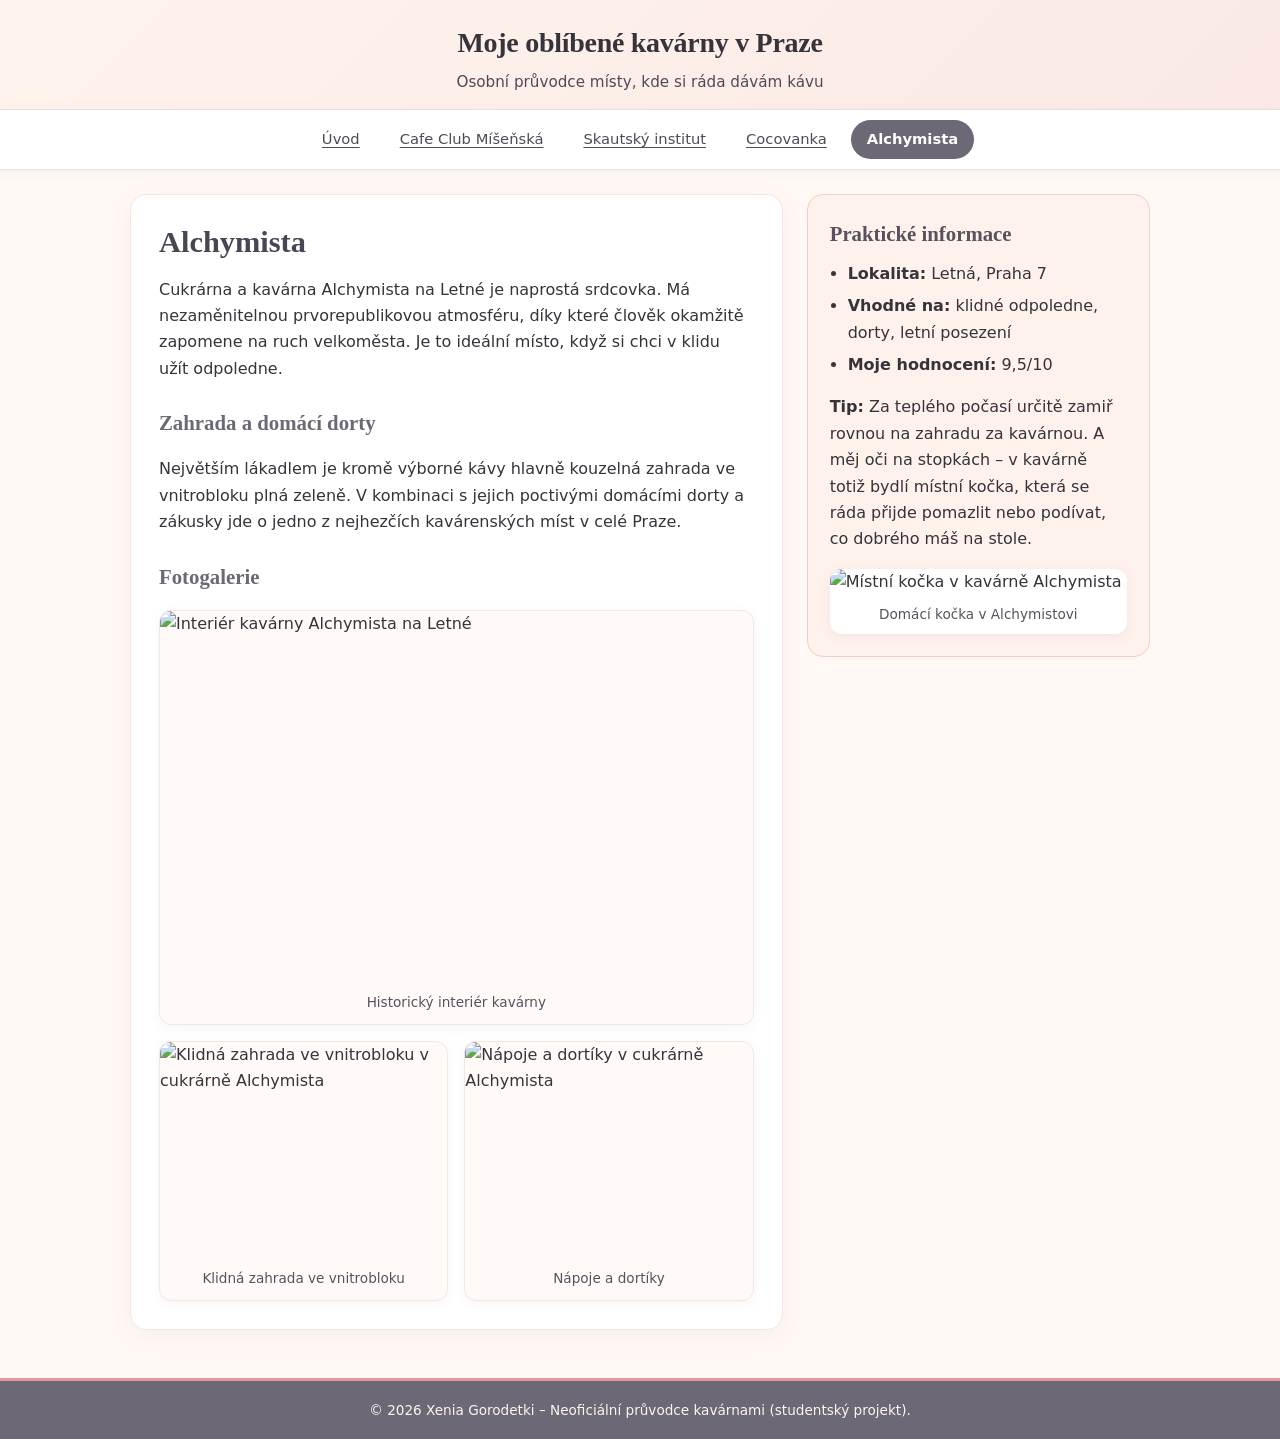
==== alchymista.html @ 4754d063 "Add files via upload" ====
<!DOCTYPE html>
<html lang="cs">
<head>
    <meta charset="UTF-8">
    <meta name="viewport" content="width=device-width, initial-scale=1.0">
    <meta name="description" content="Recenze a fotky z kavárny Alchymista na pražské Letné.">
    <meta name="author" content="Xenia Gorodetki">
    <title>Alchymista | Moje oblíbené kavárny v Praze</title>
    <link rel="icon" href="img/favicon.png" type="image/png">
    <link rel="stylesheet" href="css/style.css">
    <script src="js/script.js" defer></script>
</head>
<body>

<header>
    <div class="container">
        <p class="site-title"><a href="./">Moje oblíbené kavárny v Praze</a></p>
        <p class="site-tagline">Osobní průvodce místy, kde si ráda dávám kávu</p>
    </div>
</header>

<nav aria-label="Hlavní navigace">
    <div class="container">
        <ul>
            <li><a href="./">Úvod</a></li>
            <li><a href="misenska.html">Cafe Club Míšeňská</a></li>
            <li><a href="skautka.html">Skautský institut</a></li>
            <li><a href="cocovanka.html">Cocovanka</a></li>
            <li><a href="alchymista.html" class="active">Alchymista</a></li>
        </ul>
    </div>
</nav>

<div class="container layout">
    <main>
        <h1>Alchymista</h1>
        <p>Cukrárna a kavárna Alchymista na Letné je naprostá srdcovka. Má nezaměnitelnou prvorepublikovou atmosféru, díky které člověk okamžitě zapomene na ruch velkoměsta. Je to ideální místo, když si chci v klidu užít odpoledne.</p>

        <h2>Zahrada a domácí dorty</h2>
        <p>Největším lákadlem je kromě výborné kávy hlavně kouzelná zahrada ve vnitrobloku plná zeleně. V kombinaci s jejich poctivými domácími dorty a zákusky jde o jedno z nejhezčích kavárenských míst v celé Praze.</p>

        <h2>Fotogalerie</h2>
        <div class="gallery">
            <figure>
                <img src="img/alchymista-1.jpeg" alt="Interiér kavárny Alchymista na Letné">
                <figcaption>Historický interiér kavárny</figcaption>
            </figure>
            <figure>
                <img src="img/alchymista-2.jpeg" alt="Klidná zahrada ve vnitrobloku v cukrárně Alchymista">
                <figcaption>Klidná zahrada ve vnitrobloku</figcaption>
            </figure>
            <figure>
                <img src="img/alchymista-3.jpeg" alt="Nápoje a dortíky v  cukrárně Alchymista">
                <figcaption>Nápoje a dortíky</figcaption>
            </figure>
        </div>
    </main>

    <aside>
        <h2>Praktické informace</h2>
        <ul>
            <li><strong>Lokalita:</strong> Letná, Praha 7</li>
            <li><strong>Vhodné na:</strong> klidné odpoledne, dorty, letní posezení</li>
            <li><strong>Moje hodnocení:</strong> 9,5/10</li>
        </ul>
        <p><strong>Tip:</strong> Za teplého počasí určitě zamiř rovnou na zahradu za kavárnou. A měj oči na stopkách – v kavárně totiž bydlí místní kočka, která se ráda přijde pomazlit nebo podívat, co dobrého máš na stole.</p>
        <figure class="aside-photo">
            <img src="img/cocovanka-kocka.jpeg" alt="Místní kočka v kavárně Alchymista">
            <figcaption>Domácí kočka v Alchymistovi</figcaption>
        </figure>
    </aside>
</div>

<footer>
    <div class="container">
        <p>© 2026 Xenia Gorodetki – Neoficiální průvodce kavárnami (studentský projekt).</p>
    </div>
</footer>

</body>
</html>
---- css/style.css ----
/* Základní nastavení a moderní typografie */
* {
    box-sizing: border-box;
}

body {
    margin: 0;
    font-family: system-ui, -apple-system, "Segoe UI", Roboto, sans-serif;
    font-size: 16px;
    line-height: 1.65;
    color: #36333b;
    background-color: #fff8f5;
}

.container {
    max-width: 1020px;
    margin: 0 auto;
    padding: 0 20px;
}

/* Hlavička v jemném broskvovo-růžovém přechodu z palety */
header {
    background: linear-gradient(135deg, #fff3ec 0%, #fae9e6 100%);
    color: #36333b;
    padding: 20px 0 14px 0;
    text-align: center;
    border-bottom: 1px solid #f0ded8;
}

.site-title {
    margin: 0;
    font-family: Georgia, "Times New Roman", serif;
    font-size: 1.75rem;
    font-weight: bold;
    letter-spacing: -0.01em;
}

.site-title a {
    color: #36333b;
    text-decoration: none;
    transition: opacity 0.2s ease;
}

.site-title a:hover {
    opacity: 0.75;
}

.site-tagline {
    margin: 4px 0 0 0;
    font-size: 0.95rem;
    color: #4f4a56;
}

/* Navigace */
nav {
    background-color: #ffffff;
    border-bottom: 1px solid #f2e2dc;
    padding: 10px 0;
    box-shadow: 0 2px 10px rgba(109, 104, 117, 0.06);
}

nav ul {
    list-style: none;
    margin: 0;
    padding: 0;
    display: flex;
    flex-wrap: wrap;
    justify-content: center;
    gap: 8px;
}

nav li a {
    display: block;
    padding: 7px 16px;
    color: #4f4a56;
    text-decoration: underline;
    text-underline-offset: 3px;
    font-size: 0.92rem;
    font-weight: 500;
    border-radius: 999px;
    transition: background-color 0.25s ease, color 0.25s ease;
}

nav li a:hover,
nav li a:focus {
    background-color: #ffe8dc;
    color: #2c2930;
}

nav li a.active {
    background-color: #6D6875;
    color: #ffffff;
    font-weight: 600;
    text-decoration: none;
}

/* Vícesloupcový layout (Flexbox) */
.layout {
    display: flex;
    gap: 24px;
    padding: 24px 0;
    align-items: flex-start;
}

main {
    flex: 2;
    min-width: 0;
    background-color: #ffffff;
    padding: 28px;
    border-radius: 16px;
    box-shadow: 0 6px 24px rgba(109, 104, 117, 0.06);
    border: 1px solid #f5e6e0;
}

aside {
    flex: 1;
    min-width: 230px;
    background-color: #fff1eb;
    padding: 22px;
    border-radius: 16px;
    border: 1px solid #f2cfc2;
}

/* Nadpisy a odkazy v textu */
h1 {
    margin-top: 0;
    margin-bottom: 14px;
    font-family: Georgia, "Times New Roman", serif;
    font-size: 1.9rem;
    color: #4a4552;
    line-height: 1.25;
}

h2 {
    margin-top: 24px;
    margin-bottom: 10px;
    font-family: Georgia, "Times New Roman", serif;
    font-size: 1.3rem;
    color: #6D6875;
}

aside h2 {
    margin-top: 0;
    color: #57525e;
}

aside ul {
    padding-left: 18px;
    margin-top: 8px;
}

aside li {
    margin-bottom: 6px;
}

main a, aside a {
    color: #8c4d5b;
    text-decoration: underline;
    text-underline-offset: 2px;
    transition: color 0.2s ease;
}

main a:hover, aside a:hover {
    color: #4a4552;
}

/* Fotka v postranním panelu (kočka v Alchymistovi) */
.aside-photo {
    margin: 14px 0 0 0;
    background: #ffffff;
    border-radius: 12px;
    overflow: hidden;
    box-shadow: 0 3px 12px rgba(109, 104, 117, 0.08);
}

.aside-photo img {
    width: 100%;
    height: auto;
    display: block;
}

.aside-photo figcaption {
    font-size: 0.85rem;
    color: #57525e;
    padding: 8px 10px;
    text-align: center;
}

/* Fotogalerie */
.gallery {
    display: grid;
    grid-template-columns: repeat(2, 1fr);
    gap: 16px;
    margin-top: 16px;
}

.gallery figure {
    margin: 0;
    background: #fffaf8;
    border-radius: 12px;
    overflow: hidden;
    border: 1px solid #f5e6e0;
    box-shadow: 0 3px 12px rgba(109, 104, 117, 0.06);
    transition: transform 0.25s ease, box-shadow 0.25s ease;
}

.gallery figure:hover {
    transform: translateY(-3px);
    box-shadow: 0 8px 20px rgba(109, 104, 117, 0.12);
}

.gallery img {
    width: 100%;
    aspect-ratio: 4 / 3;
    object-fit: cover;
    display: block;
}

.gallery figcaption {
    font-size: 0.85rem;
    color: #57525e;
    padding: 10px 12px;
    text-align: center;
}

.gallery figure:first-child {
    grid-column: 1 / -1;
}

.gallery figure:first-child img {
    aspect-ratio: 16 / 10;
}

/* Tabulka na úvodní stránce */
table {
    width: 100%;
    border-collapse: collapse;
    margin: 18px 0;
    font-size: 0.95rem;
    border-radius: 10px;
    overflow: hidden;
}

th, td {
    border-bottom: 1px solid #f2e2dc;
    padding: 11px 12px;
    text-align: left;
}

th {
    background-color: #fde4d8;
    color: #4a4552;
    font-weight: 600;
}

tbody tr:hover {
    background-color: #fff8f5;
}

/* Patička */
footer {
    background-color: #6D6875;
    color: #fff3ed;
    padding: 18px 0;
    margin-top: 24px;
    font-size: 0.85rem;
    text-align: center;
    border-top: 3px solid #E5989B;
}

footer p {
    margin: 0;
}

/* Responzivita pod 720px (na 800x600 zůstávají 2 sloupce vedle sebe) */
@media (max-width: 720px) {
    .layout {
        flex-direction: column;
    }
    aside {
        width: 100%;
    }
    .gallery {
        grid-template-columns: 1fr;
    }
}

/* VERZE PRO TISK */
@media print {
    body {
        background: #ffffff;
        color: #000000;
        font-size: 11pt;
    }

    nav, footer {
        display: none;
    }

    header {
        background: #ffffff;
        color: #000000;
        border-bottom: 2px solid #000000;
        padding: 0 0 8pt 0;
        text-align: left;
    }

    .site-title a, .site-tagline {
        color: #000000;
    }

    .layout {
        display: block;
        padding: 10pt 0;
    }

    main, aside {
        border: none;
        box-shadow: none;
        padding: 0;
        background: #ffffff;
        margin-bottom: 12pt;
    }

    .gallery {
        display: block;
    }

    .gallery figure {
        display: inline-block;
        width: 45%;
        margin: 0 4% 10pt 0;
        page-break-inside: avoid;
        border: 1px solid #cccccc;
        box-shadow: none;
    }

    a[href^="http"]::after {
        content: " (" attr(href) ")";
        font-size: 9pt;
    }
}

/* Lightbox pro zvětšení fotek */
.lightbox {
    display: none;
    position: fixed;
    top: 0;
    left: 0;
    width: 100%;
    height: 100%;
    background: rgba(30, 26, 34, 0.88);
    z-index: 1000;
    flex-direction: column;
    align-items: center;
    justify-content: center;
    padding: 20px;
}

.lightbox.open {
    display: flex;
}

.lightbox img {
    max-width: 90%;
    max-height: 82vh;
    border-radius: 8px;
    box-shadow: 0 10px 30px rgba(0, 0, 0, 0.4);
}

.lightbox-caption {
    color: #ffffff;
    margin-top: 12px;
    font-size: 0.95rem;
    text-align: center;
}

.lightbox-close {
    position: absolute;
    top: 16px;
    right: 24px;
    background: none;
    border: none;
    color: #ffffff;
    font-size: 2.2rem;
    cursor: pointer;
    line-height: 1;
}
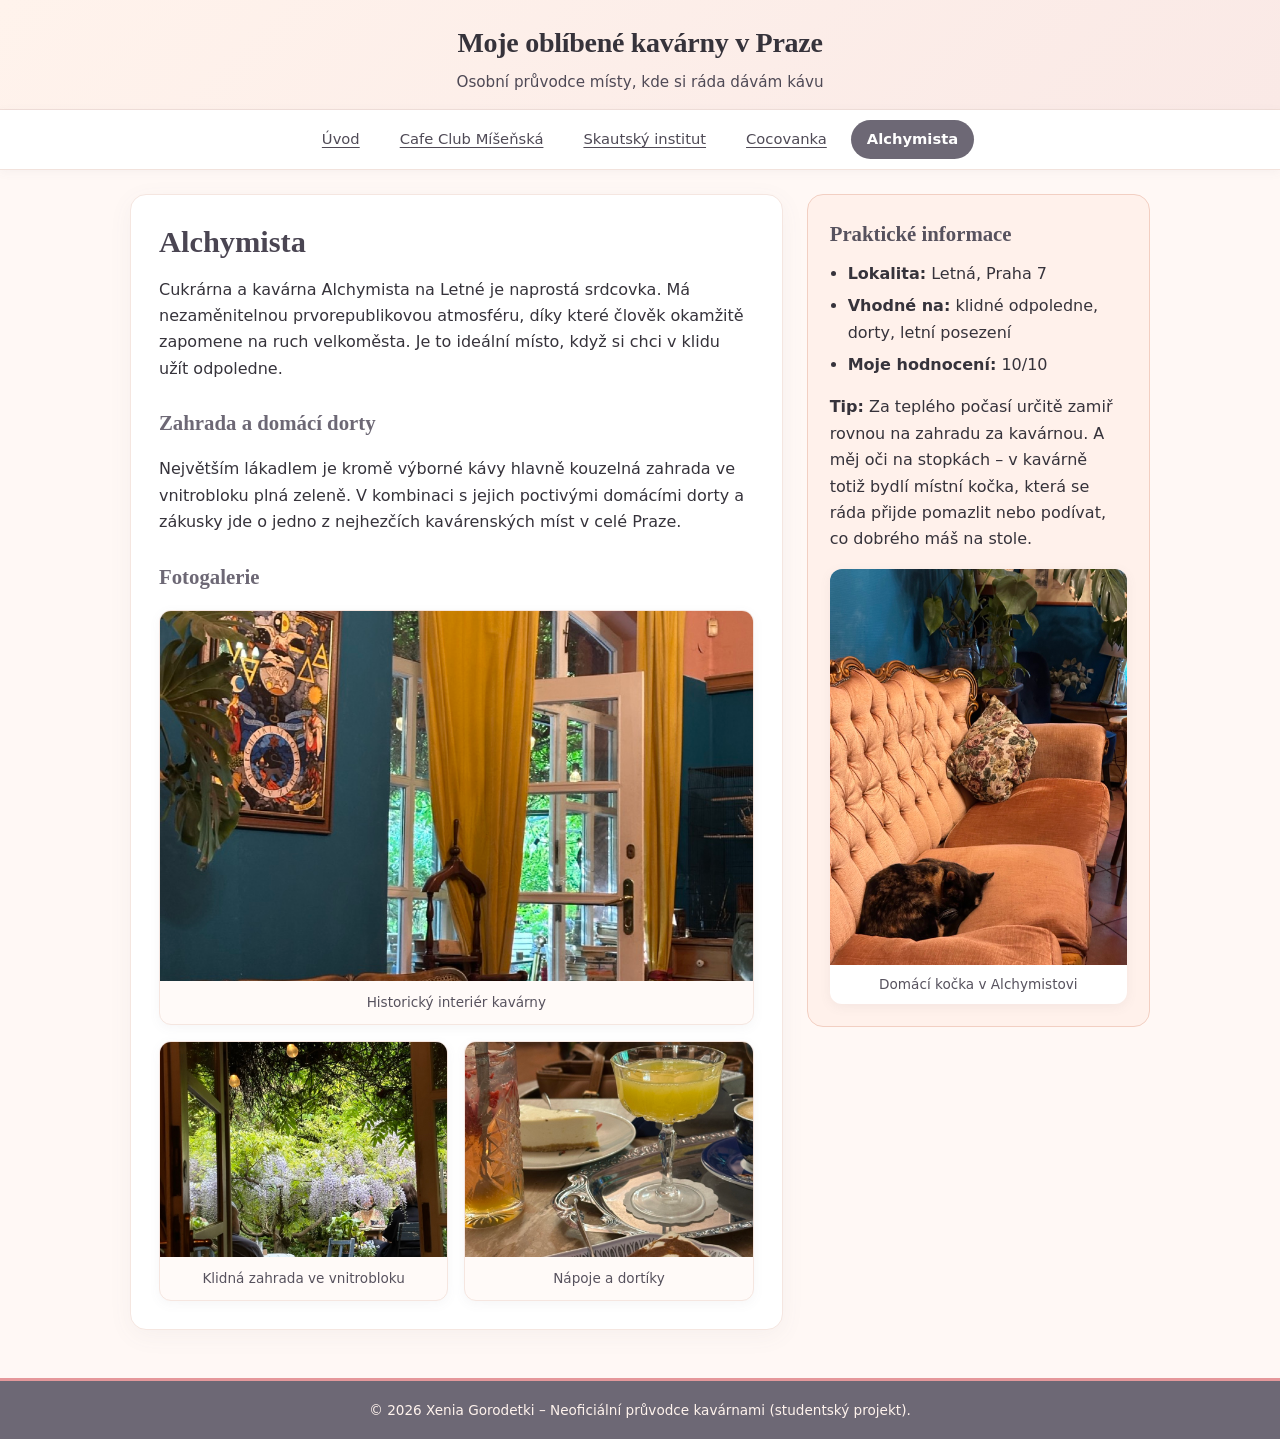
==== commit 3a62e5b2: "Update rating from 9.5/10 to 10/10" ====
--- a/alchymista.html
+++ b/alchymista.html
@@ -61,7 +61,7 @@
         <ul>
             <li><strong>Lokalita:</strong> Letná, Praha 7</li>
             <li><strong>Vhodné na:</strong> klidné odpoledne, dorty, letní posezení</li>
-            <li><strong>Moje hodnocení:</strong> 9,5/10</li>
+            <li><strong>Moje hodnocení:</strong> 10/10</li>
         </ul>
         <p><strong>Tip:</strong> Za teplého počasí určitě zamiř rovnou na zahradu za kavárnou. A měj oči na stopkách – v kavárně totiž bydlí místní kočka, která se ráda přijde pomazlit nebo podívat, co dobrého máš na stole.</p>
         <figure class="aside-photo">
@@ -78,4 +78,4 @@
 </footer>
 
 </body>
-</html>+</html>
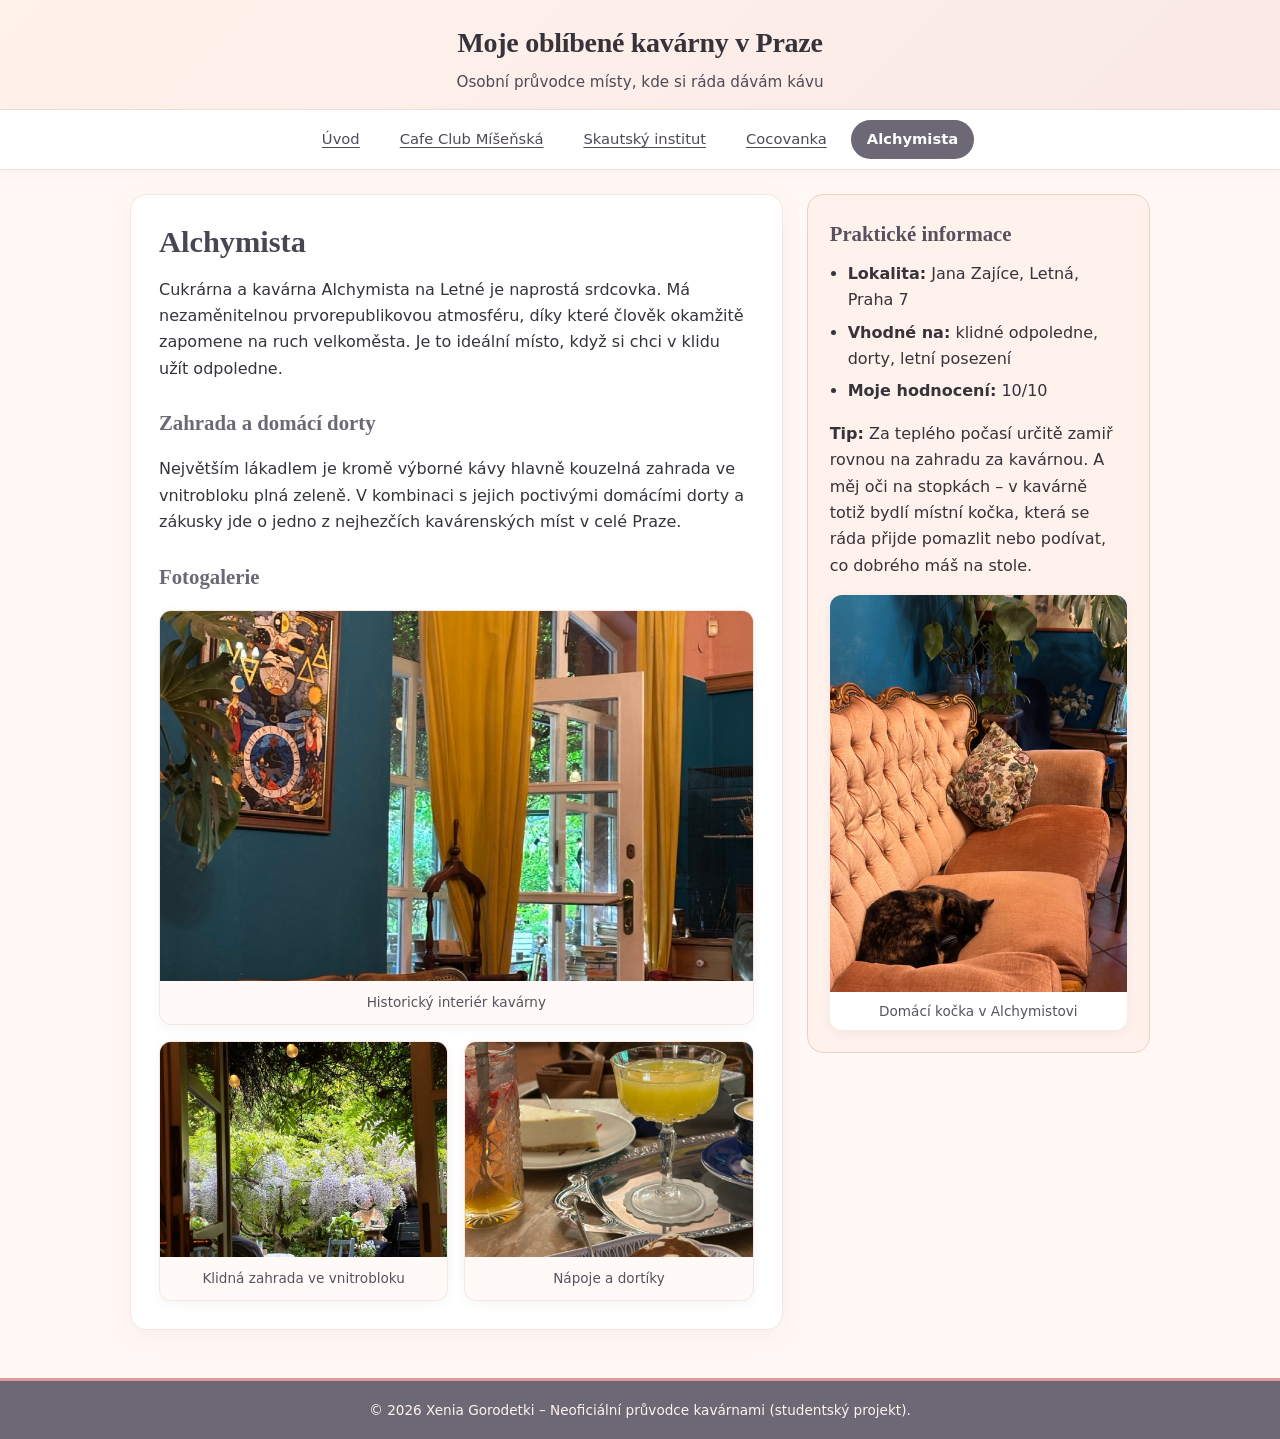
==== commit e386bbd2: "Update location information in alchymista.html" ====
--- a/alchymista.html
+++ b/alchymista.html
@@ -59,7 +59,7 @@
     <aside>
         <h2>Praktické informace</h2>
         <ul>
-            <li><strong>Lokalita:</strong> Letná, Praha 7</li>
+            <li><strong>Lokalita:</strong> Jana Zajíce, Letná, Praha 7</li>
             <li><strong>Vhodné na:</strong> klidné odpoledne, dorty, letní posezení</li>
             <li><strong>Moje hodnocení:</strong> 10/10</li>
         </ul>
--- a/css/style.css
+++ b/css/style.css
@@ -272,16 +272,24 @@
     margin: 0;
 }
 
-/* Responzivita pod 720px (na 800x600 zůstávají 2 sloupce vedle sebe) */
+/* Responzivita pod 720px (na 800x600 zůstávají 2 sloupce vedle sebe) + oprava tabulky v úvodu pro mobily */
 @media (max-width: 720px) {
     .layout {
         flex-direction: column;
     }
-    aside {
+    main, aside {
         width: 100%;
     }
     .gallery {
         grid-template-columns: 1fr;
+    }
+    table {
+        display: block;
+        overflow-x: auto;
+    }
+    th, td {
+        padding: 8px 6px;
+        font-size: 0.85rem;
     }
 }
 
@@ -338,6 +346,20 @@
     a[href^="http"]::after {
         content: " (" attr(href) ")";
         font-size: 9pt;
+    }
+
+    .aside-photo {
+        max-width: 240px;
+        break-inside: avoid;
+        page-break-inside: avoid;
+        box-shadow: none;
+        border: 1px solid #cccccc;
+    }
+
+    .aside-photo img {
+        max-height: 260px;
+        width: auto;
+        margin: 0 auto;
     }
 }
 
@@ -385,4 +407,4 @@
     font-size: 2.2rem;
     cursor: pointer;
     line-height: 1;
-}+}
